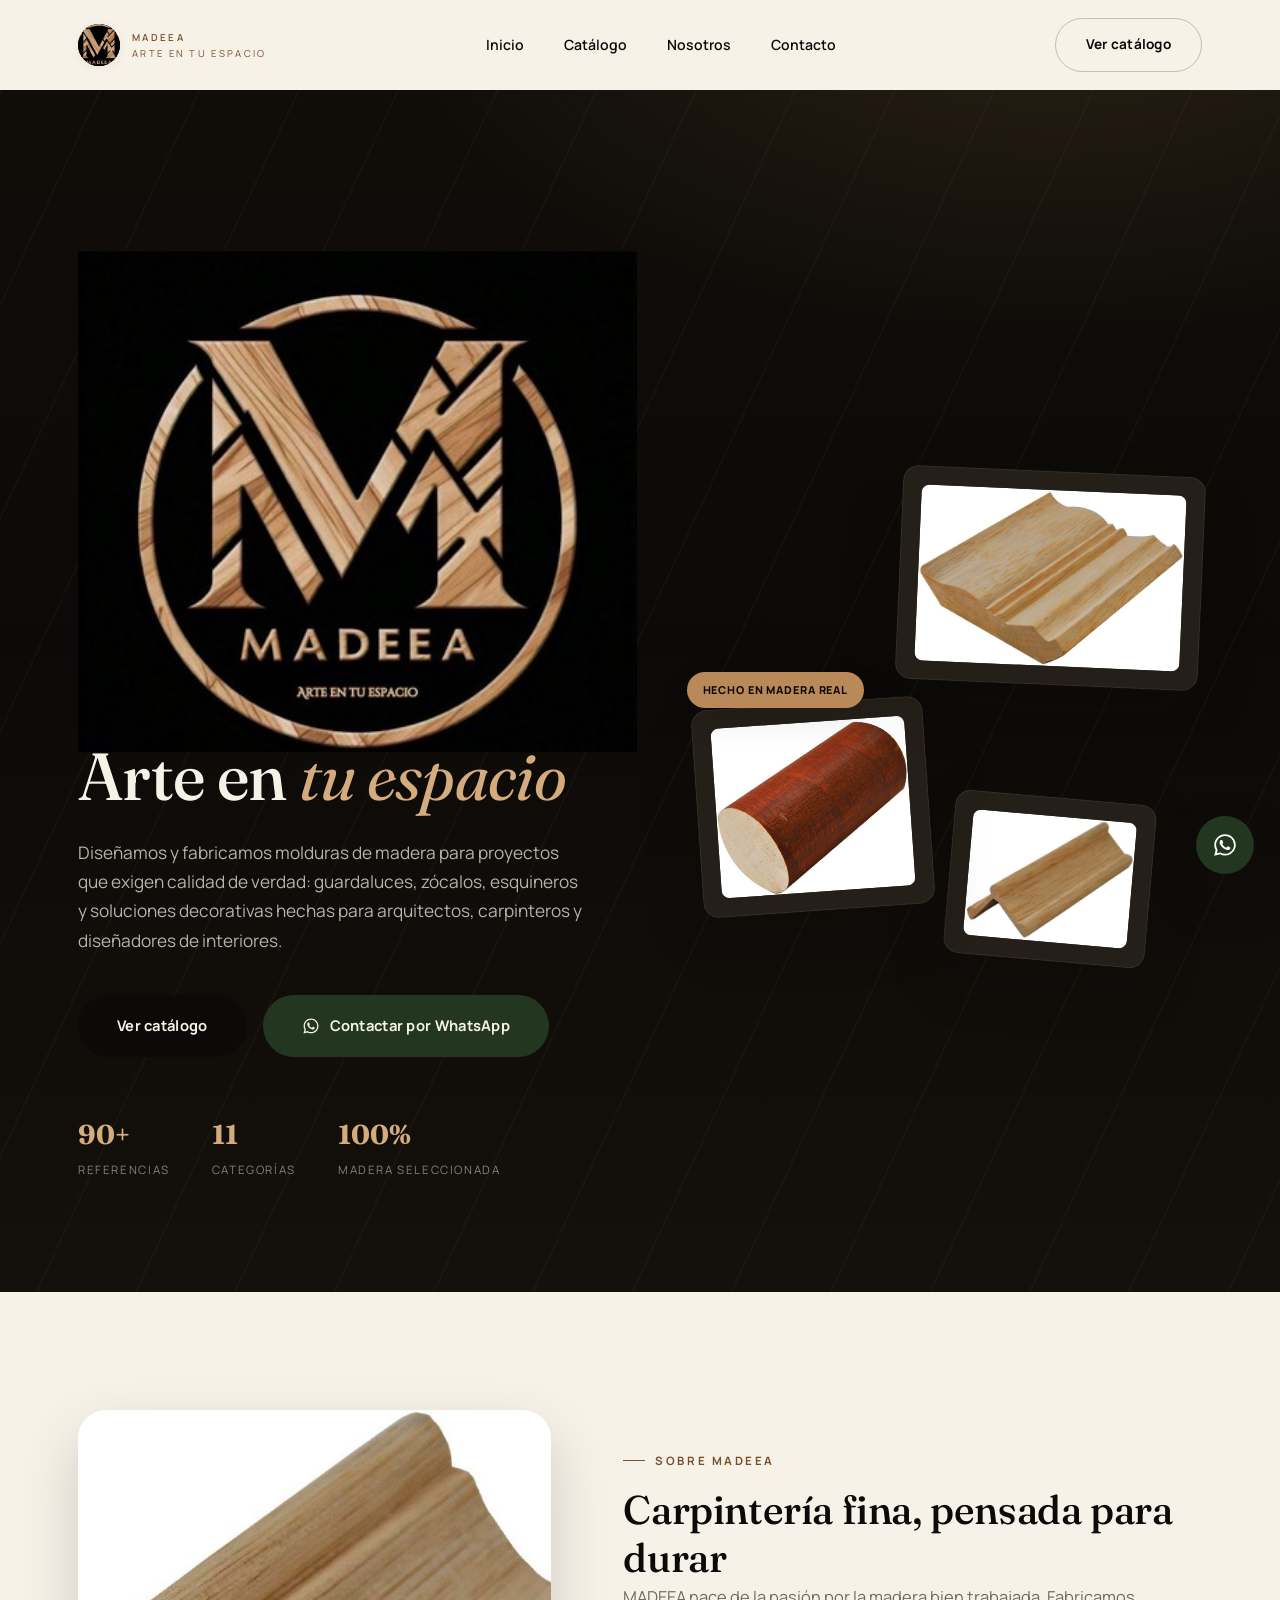
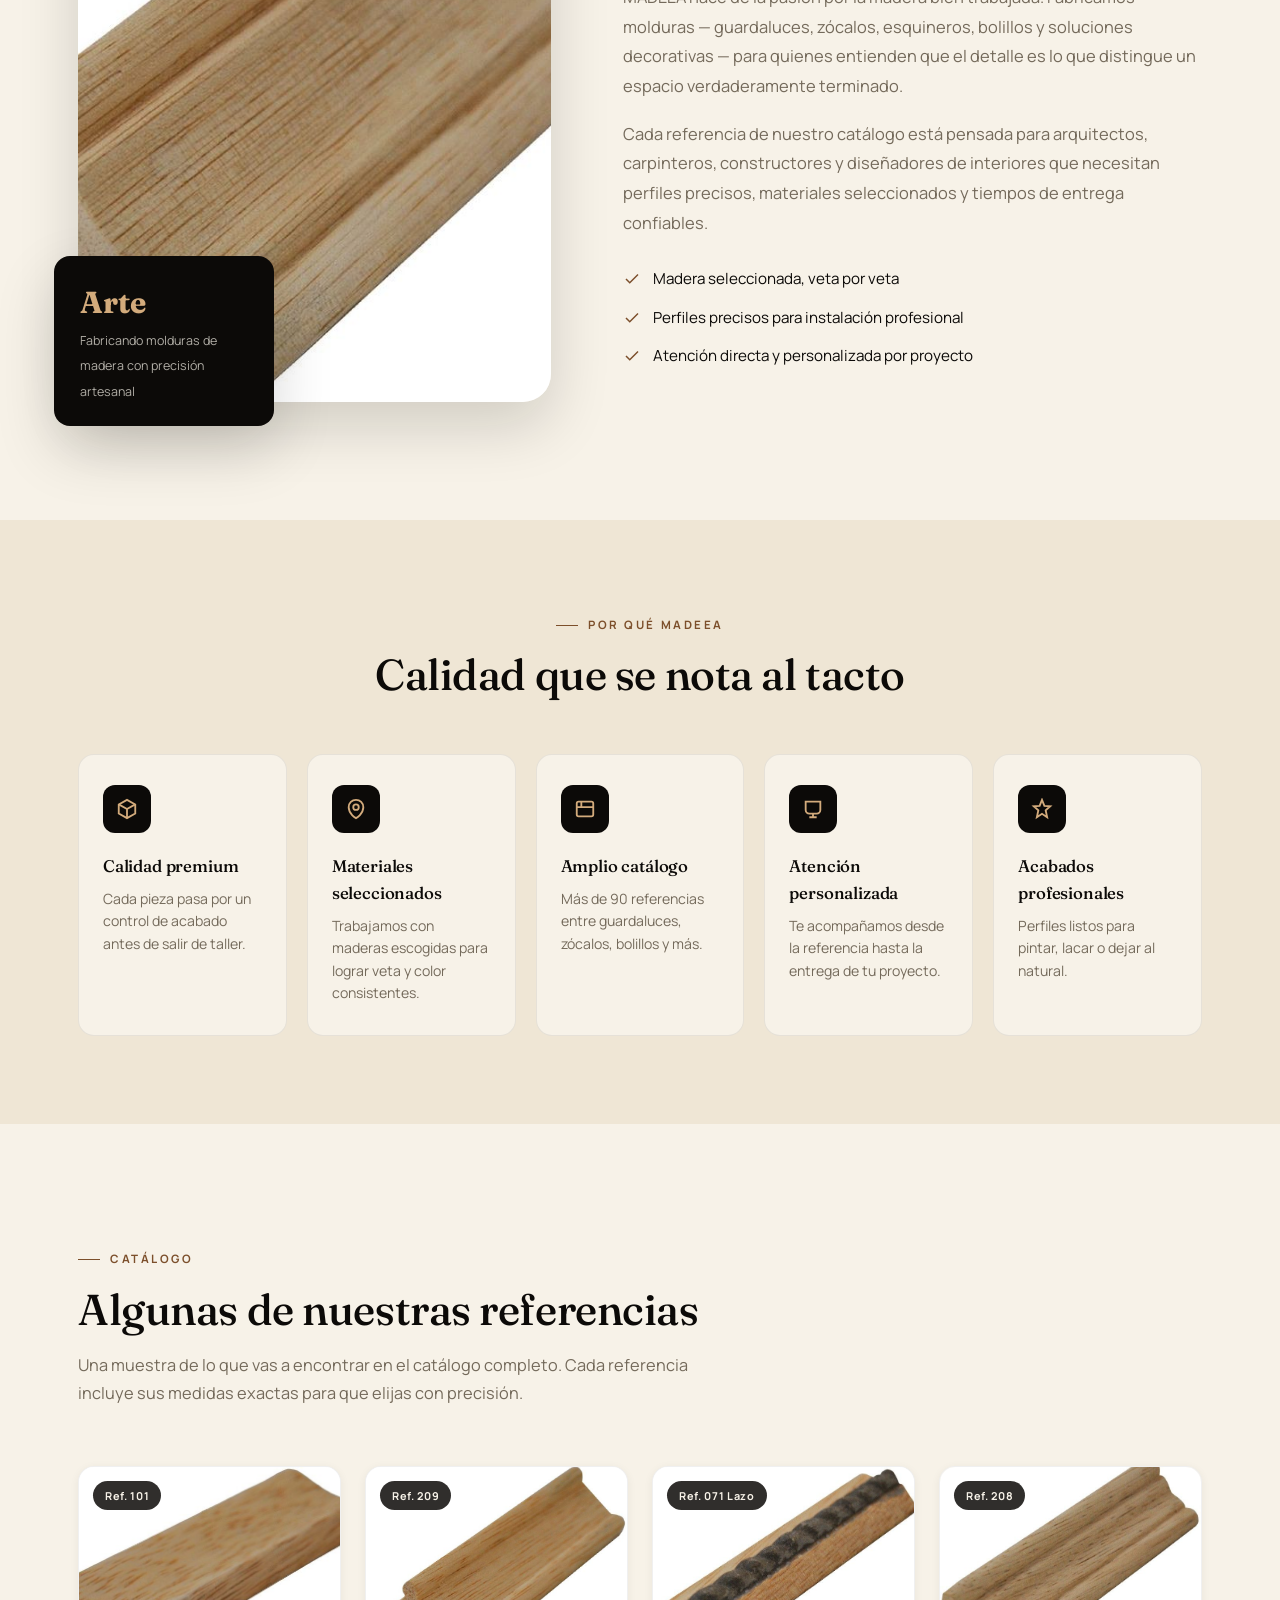
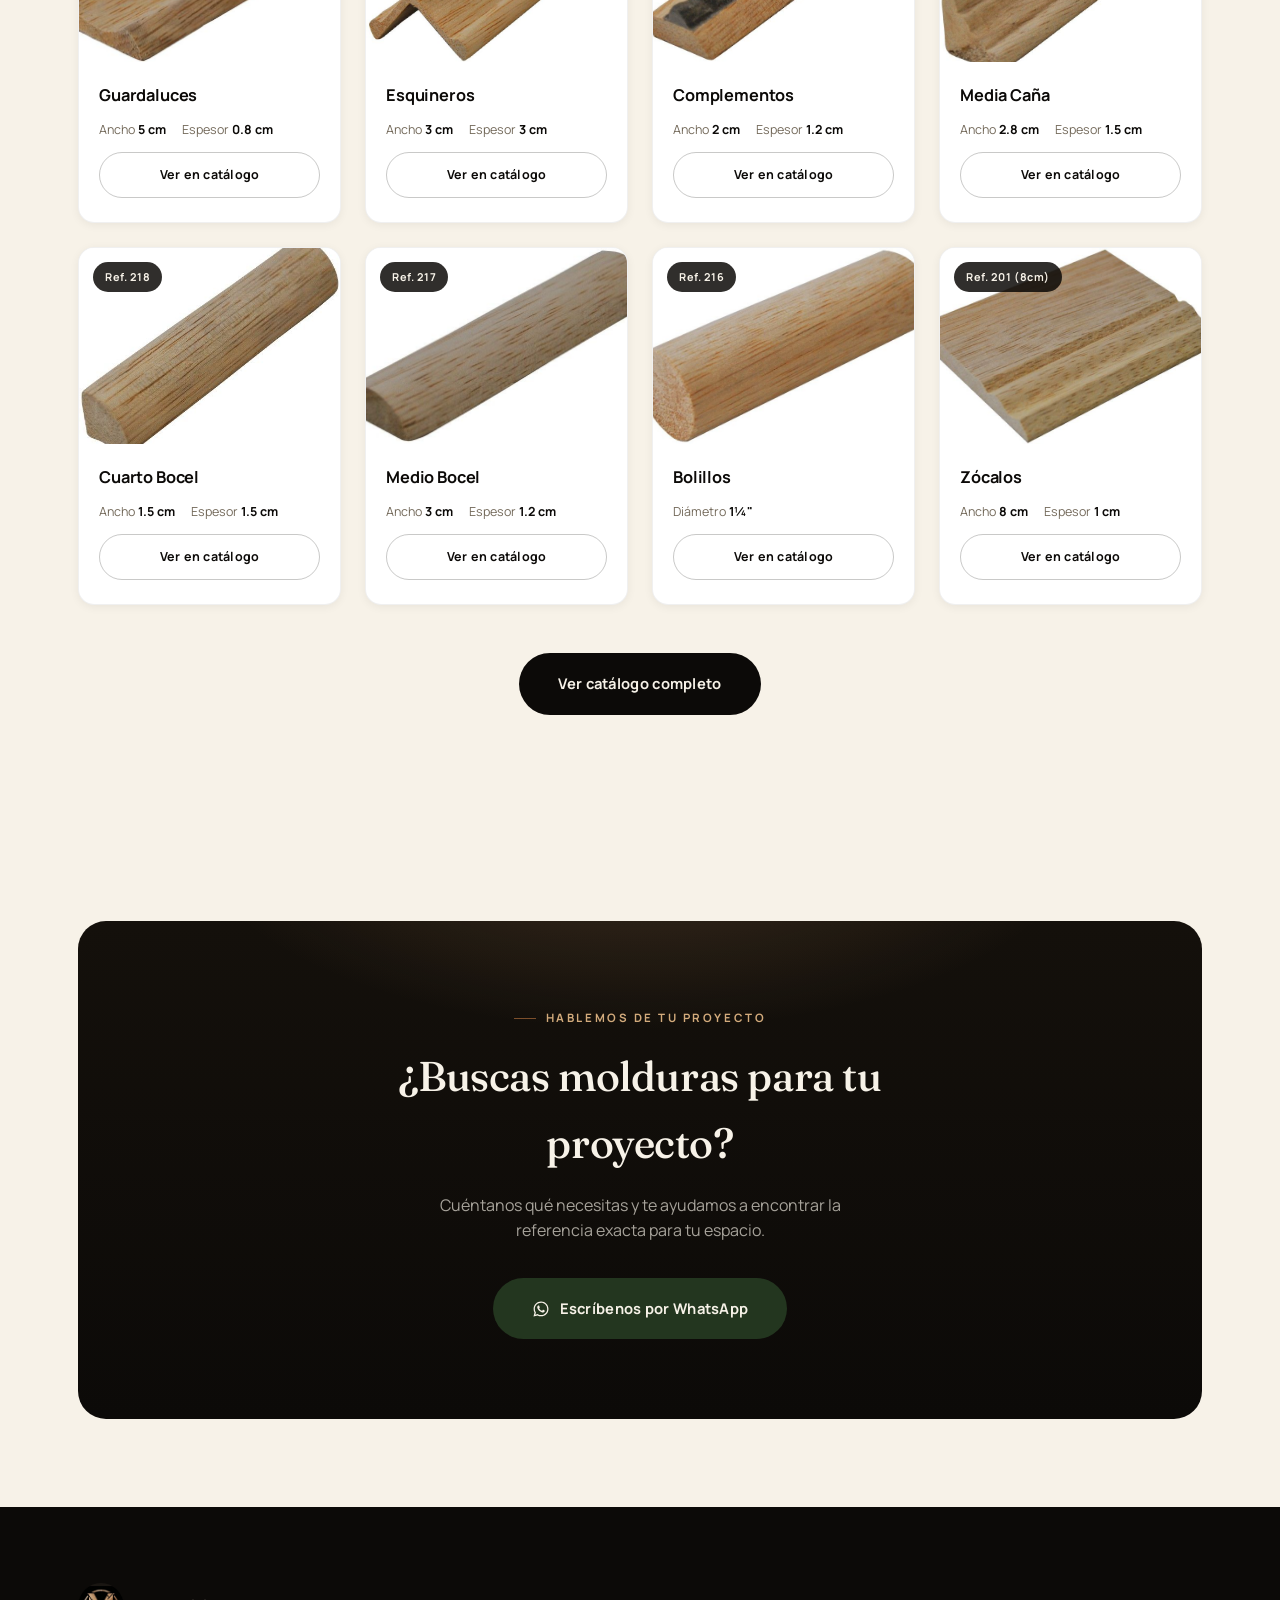
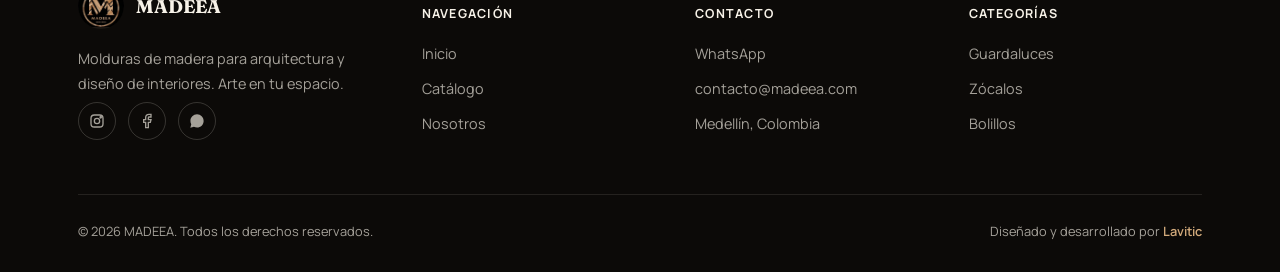
==== index.html @ 99542c38 "Primer commit - Landing Madeea" ====
<!DOCTYPE html>
<html lang="es">
<head>
<meta charset="UTF-8">
<meta name="viewport" content="width=device-width, initial-scale=1.0">
<title>MADEEA — Arte en tu espacio | Molduras de madera en Medellín</title>
<meta name="description" content="MADEEA fabrica molduras de madera de alta calidad para arquitectura y diseño de interiores: guardaluces, zócalos, esquineros, bolillos y más. Catálogo completo y atención personalizada en Medellín.">
<link rel="icon" href="assets/logo-crop.jpg">
<link rel="stylesheet" href="css/styles.css">
</head>
<body>

<!-- ============================= NAVBAR ============================= -->
<header class="navbar">
  <div class="container">
    <a href="index.html" class="nav-brand">
      <span class="logo-chip"><img src="assets/logo-crop.jpg" alt="Logo MADEEA"></span>
      <span>
        <strong>MADEEA</strong>
        <span>Arte en tu espacio</span>
      </span>
    </a>
    <nav class="nav-links" aria-label="Navegación principal">
      <a href="index.html">Inicio</a>
      <a href="select.html">Catálogo</a>
      <a href="index.html#nosotros">Nosotros</a>
      <a href="index.html#contacto">Contacto</a>
    </nav>
    <div class="nav-actions">
      <a href="select.html" class="btn btn-ghost">Ver catálogo</a>
      <button class="hamburger" aria-label="Abrir menú" aria-expanded="false">
        <span></span><span></span><span></span>
      </button>
    </div>
  </div>
</header>

<div class="mobile-menu">
  <a href="index.html">Inicio</a>
  <a href="select.html">Catálogo</a>
  <a href="index.html#nosotros">Nosotros</a>
  <a href="index.html#contacto">Contacto</a>
  <a class="btn btn-primary" data-wa-generic href="#">Contactar por WhatsApp</a>
</div>

<!-- ============================= HERO ============================= -->
<section class="hero">
  <div class="container hero-grid">
    <div>
      <span class="hero-logo"><img src="assets/logo-crop.jpg" alt="MADEEA"></span>
      <h1>Arte en <em>tu espacio</em></h1>
      <p class="lead">Diseñamos y fabricamos molduras de madera para proyectos que exigen calidad de verdad: guardaluces, zócalos, esquineros y soluciones decorativas hechas para arquitectos, carpinteros y diseñadores de interiores.</p>
      <div class="hero-actions">
        <a href="select.html" class="btn btn-primary btn-lg">Ver catálogo</a>
        <a data-wa-generic href="#" class="btn btn-whatsapp btn-lg">
          <svg viewBox="0 0 24 24" fill="currentColor" aria-hidden="true"><path d="M12.04 2C6.58 2 2.13 6.45 2.13 11.91c0 1.75.46 3.39 1.26 4.81L2 22l5.42-1.42a9.9 9.9 0 0 0 4.62 1.18h.01c5.46 0 9.9-4.45 9.9-9.91C21.96 6.45 17.51 2 12.05 2Zm0 18.13h-.01a8.2 8.2 0 0 1-4.18-1.14l-.3-.18-3.12.82.83-3.04-.2-.31a8.2 8.2 0 0 1-1.26-4.37c0-4.53 3.7-8.22 8.24-8.22 2.2 0 4.27.86 5.83 2.42a8.17 8.17 0 0 1 2.41 5.82c0 4.53-3.7 8.2-8.24 8.2Zm4.52-6.16c-.25-.12-1.47-.72-1.7-.81-.23-.08-.4-.12-.56.13-.17.25-.65.81-.79.97-.15.17-.29.19-.54.06-.25-.12-1.04-.38-1.98-1.22-.73-.65-1.23-1.46-1.37-1.71-.15-.25-.02-.38.11-.51.11-.11.25-.29.37-.44.12-.15.16-.25.24-.42.08-.17.04-.31-.02-.44-.06-.12-.56-1.35-.77-1.85-.2-.48-.4-.42-.56-.43h-.48c-.17 0-.44.06-.67.31-.23.25-.87.85-.87 2.08 0 1.22.89 2.4 1.01 2.57.12.17 1.75 2.67 4.24 3.74.59.26 1.05.41 1.41.52.59.19 1.13.16 1.56.1.48-.07 1.47-.6 1.68-1.18.21-.58.21-1.07.15-1.18-.06-.1-.23-.17-.48-.29Z"/></svg>
          Contactar por WhatsApp
        </a>
      </div>
      <div class="hero-meta">
        <div><strong>90+</strong><span>Referencias</span></div>
        <div><strong>11</strong><span>Categorías</span></div>
        <div><strong>100%</strong><span>Madera seleccionada</span></div>
      </div>
    </div>

    <div class="hero-showcase" aria-hidden="true">
      <span class="showcase-tag">Hecho en madera real</span>
      <div class="showcase-card c1">
        <img src="assets/molduras/402-cenefa.jpg" alt="">
      </div>
      <div class="showcase-card c2">
        <img src="assets/molduras/501.jpg" alt="">
      </div>
      <div class="showcase-card c3">
        <img src="assets/molduras/209.jpg" alt="">
      </div>
    </div>
  </div>
</section>

<!-- ============================= SOBRE NOSOTROS ============================= -->
<section class="section" id="nosotros">
  <div class="container about">
    <div class="about-visual reveal">
      <div class="frame">
        <img src="assets/molduras/305.jpg" alt="Perfil de moldura MADEEA en madera natural">
      </div>
      <div class="badge">
        <strong>Arte</strong>
        <span>Fabricando molduras de madera con precisión artesanal</span>
      </div>
    </div>
    <div class="about-body reveal">
      <span class="eyebrow">Sobre MADEEA</span>
      <h2 style="margin-top:16px; font-size:clamp(1.9rem,3.2vw,2.5rem); line-height:1.2;">Carpintería fina, pensada para durar</h2>
      <p>MADEEA nace de la pasión por la madera bien trabajada. Fabricamos molduras — guardaluces, zócalos, esquineros, bolillos y soluciones decorativas — para quienes entienden que el detalle es lo que distingue un espacio verdaderamente terminado.</p>
      <p>Cada referencia de nuestro catálogo está pensada para arquitectos, carpinteros, constructores y diseñadores de interiores que necesitan perfiles precisos, materiales seleccionados y tiempos de entrega confiables.</p>
      <ul class="about-list">
        <li><svg viewBox="0 0 24 24" fill="none" stroke="currentColor" stroke-width="2"><path d="M20 6 9 17l-5-5"/></svg> Madera seleccionada, veta por veta</li>
        <li><svg viewBox="0 0 24 24" fill="none" stroke="currentColor" stroke-width="2"><path d="M20 6 9 17l-5-5"/></svg> Perfiles precisos para instalación profesional</li>
        <li><svg viewBox="0 0 24 24" fill="none" stroke="currentColor" stroke-width="2"><path d="M20 6 9 17l-5-5"/></svg> Atención directa y personalizada por proyecto</li>
      </ul>
    </div>
  </div>
</section>

<!-- ============================= BENEFICIOS ============================= -->
<section class="section-tight section-beige">
  <div class="container">
    <div class="section-head center reveal" style="margin:0 auto 54px;">
      <span class="eyebrow" style="justify-content:center;">Por qué MADEEA</span>
      <h2>Calidad que se nota al tacto</h2>
    </div>
    <div class="benefits-grid">
      <div class="benefit-card reveal">
        <div class="benefit-icon"><svg viewBox="0 0 24 24" fill="none" stroke="currentColor" stroke-width="2"><path d="M12 2 3 7v10l9 5 9-5V7l-9-5Z"/><path d="M3 7l9 5 9-5"/><path d="M12 12v10"/></svg></div>
        <h3>Calidad premium</h3>
        <p>Cada pieza pasa por un control de acabado antes de salir de taller.</p>
      </div>
      <div class="benefit-card reveal">
        <div class="benefit-icon"><svg viewBox="0 0 24 24" fill="none" stroke="currentColor" stroke-width="2"><path d="M12 22s8-4.5 8-11.8C20 5.4 16.4 2 12 2S4 5.4 4 10.2C4 17.5 12 22 12 22Z"/><circle cx="12" cy="10" r="3"/></svg></div>
        <h3>Materiales seleccionados</h3>
        <p>Trabajamos con maderas escogidas para lograr veta y color consistentes.</p>
      </div>
      <div class="benefit-card reveal">
        <div class="benefit-icon"><svg viewBox="0 0 24 24" fill="none" stroke="currentColor" stroke-width="2"><rect x="3" y="4" width="18" height="16" rx="2"/><path d="M3 10h18M8 4v6"/></svg></div>
        <h3>Amplio catálogo</h3>
        <p>Más de 90 referencias entre guardaluces, zócalos, bolillos y más.</p>
      </div>
      <div class="benefit-card reveal">
        <div class="benefit-icon"><svg viewBox="0 0 24 24" fill="none" stroke="currentColor" stroke-width="2"><path d="M8 21h8M12 17v4M4 4h16v9a4 4 0 0 1-4 4H8a4 4 0 0 1-4-4V4Z"/></svg></div>
        <h3>Atención personalizada</h3>
        <p>Te acompañamos desde la referencia hasta la entrega de tu proyecto.</p>
      </div>
      <div class="benefit-card reveal">
        <div class="benefit-icon"><svg viewBox="0 0 24 24" fill="none" stroke="currentColor" stroke-width="2"><path d="m12 2 2.6 6.6L21 9l-5 4.4L17.6 21 12 17.3 6.4 21 8 13.4 3 9l6.4-.4Z"/></svg></div>
        <h3>Acabados profesionales</h3>
        <p>Perfiles listos para pintar, lacar o dejar al natural.</p>
      </div>
    </div>
  </div>
</section>

<!-- ============================= VISTA PREVIA CATÁLOGO ============================= -->
<section class="section" id="catalogo-preview">
  <div class="container">
    <div class="section-head reveal">
      <span class="eyebrow">Catálogo</span>
      <h2>Algunas de nuestras referencias</h2>
      <p>Una muestra de lo que vas a encontrar en el catálogo completo. Cada referencia incluye sus medidas exactas para que elijas con precisión.</p>
    </div>
    <div class="preview-grid" id="preview-grid"></div>
    <div class="preview-footer reveal">
      <a href="select.html" class="btn btn-primary btn-lg">Ver catálogo completo</a>
    </div>
  </div>
</section>

<!-- ============================= CTA ============================= -->
<section class="section-tight">
  <div class="container">
    <div class="cta reveal">
      <span class="eyebrow" style="justify-content:center; color: var(--wood-soft);">Hablemos de tu proyecto</span>
      <h2 style="margin-top:16px;">¿Buscas molduras para tu proyecto?</h2>
      <p>Cuéntanos qué necesitas y te ayudamos a encontrar la referencia exacta para tu espacio.</p>
      <a data-wa-generic href="#" class="btn btn-whatsapp btn-lg">
        <svg viewBox="0 0 24 24" fill="currentColor" aria-hidden="true"><path d="M12.04 2C6.58 2 2.13 6.45 2.13 11.91c0 1.75.46 3.39 1.26 4.81L2 22l5.42-1.42a9.9 9.9 0 0 0 4.62 1.18h.01c5.46 0 9.9-4.45 9.9-9.91C21.96 6.45 17.51 2 12.05 2Zm0 18.13h-.01a8.2 8.2 0 0 1-4.18-1.14l-.3-.18-3.12.82.83-3.04-.2-.31a8.2 8.2 0 0 1-1.26-4.37c0-4.53 3.7-8.22 8.24-8.22 2.2 0 4.27.86 5.83 2.42a8.17 8.17 0 0 1 2.41 5.82c0 4.53-3.7 8.2-8.24 8.2Zm4.52-6.16c-.25-.12-1.47-.72-1.7-.81-.23-.08-.4-.12-.56.13-.17.25-.65.81-.79.97-.15.17-.29.19-.54.06-.25-.12-1.04-.38-1.98-1.22-.73-.65-1.23-1.46-1.37-1.71-.15-.25-.02-.38.11-.51.11-.11.25-.29.37-.44.12-.15.16-.25.24-.42.08-.17.04-.31-.02-.44-.06-.12-.56-1.35-.77-1.85-.2-.48-.4-.42-.56-.43h-.48c-.17 0-.44.06-.67.31-.23.25-.87.85-.87 2.08 0 1.22.89 2.4 1.01 2.57.12.17 1.75 2.67 4.24 3.74.59.26 1.05.41 1.41.52.59.19 1.13.16 1.56.1.48-.07 1.47-.6 1.68-1.18.21-.58.21-1.07.15-1.18-.06-.1-.23-.17-.48-.29Z"/></svg>
        Escríbenos por WhatsApp
      </a>
    </div>
  </div>
</section>

<!-- ============================= FOOTER ============================= -->
<footer class="footer" id="contacto">
  <div class="container">
    <div class="footer-grid">
      <div>
        <div class="footer-brand">
          <span class="logo-chip"><img src="assets/logo-crop.jpg" alt="MADEEA"></span>
          <strong>MADEEA</strong>
        </div>
        <p style="font-size:0.9rem; line-height:1.7; max-width:34ch;">Molduras de madera para arquitectura y diseño de interiores. Arte en tu espacio.</p>
        <div class="footer-social">
          <a href="#" aria-label="Instagram"><svg viewBox="0 0 24 24" fill="none" stroke="currentColor" stroke-width="2"><rect x="3" y="3" width="18" height="18" rx="5"/><circle cx="12" cy="12" r="4"/><circle cx="17.5" cy="6.5" r="1"/></svg></a>
          <a href="#" aria-label="Facebook"><svg viewBox="0 0 24 24" fill="none" stroke="currentColor" stroke-width="2"><path d="M18 2h-3a5 5 0 0 0-5 5v3H7v4h3v8h4v-8h3l1-4h-4V7a1 1 0 0 1 1-1h3Z"/></svg></a>
          <a data-wa-generic href="#" aria-label="WhatsApp"><svg viewBox="0 0 24 24" fill="currentColor"><path d="M12.04 2C6.58 2 2.13 6.45 2.13 11.91c0 1.75.46 3.39 1.26 4.81L2 22l5.42-1.42a9.9 9.9 0 0 0 4.62 1.18h.01c5.46 0 9.9-4.45 9.9-9.91C21.96 6.45 17.51 2 12.05 2Z"/></svg></a>
        </div>
      </div>
      <div class="footer-col">
        <h5>Navegación</h5>
        <ul>
          <li><a href="index.html">Inicio</a></li>
          <li><a href="select.html">Catálogo</a></li>
          <li><a href="index.html#nosotros">Nosotros</a></li>
        </ul>
      </div>
      <div class="footer-col">
        <h5>Contacto</h5>
        <ul>
          <li><a data-wa-generic href="#">WhatsApp</a></li>
          <li><a href="mailto:contacto@madeea.com">contacto@madeea.com</a></li>
          <li>Medellín, Colombia</li>
        </ul>
      </div>
      <div class="footer-col">
        <h5>Categorías</h5>
        <ul>
          <li><a href="catalogoMolduras.html">Guardaluces</a></li>
          <li><a href="catalogoMolduras.html">Zócalos</a></li>
          <li><a href="catalogoMolduras.html">Bolillos</a></li>
        </ul>
      </div>
    </div>
    <div class="footer-bottom">
      <span>© 2026 MADEEA. Todos los derechos reservados.</span>
      <span>Diseñado y desarrollado por <a href="#">Lavitic</a></span>
    </div>
  </div>
</footer>

<a class="wa-float" data-wa-generic href="#" aria-label="Escríbenos por WhatsApp">
  <svg viewBox="0 0 24 24" fill="currentColor" aria-hidden="true"><path d="M12.04 2C6.58 2 2.13 6.45 2.13 11.91c0 1.75.46 3.39 1.26 4.81L2 22l5.42-1.42a9.9 9.9 0 0 0 4.62 1.18h.01c5.46 0 9.9-4.45 9.9-9.91C21.96 6.45 17.51 2 12.05 2Zm0 18.13h-.01a8.2 8.2 0 0 1-4.18-1.14l-.3-.18-3.12.82.83-3.04-.2-.31a8.2 8.2 0 0 1-1.26-4.37c0-4.53 3.7-8.22 8.24-8.22 2.2 0 4.27.86 5.83 2.42a8.17 8.17 0 0 1 2.41 5.82c0 4.53-3.7 8.2-8.24 8.2Zm4.52-6.16c-.25-.12-1.47-.72-1.7-.81-.23-.08-.4-.12-.56.13-.17.25-.65.81-.79.97-.15.17-.29.19-.54.06-.25-.12-1.04-.38-1.98-1.22-.73-.65-1.23-1.46-1.37-1.71-.15-.25-.02-.38.11-.51.11-.11.25-.29.37-.44.12-.15.16-.25.24-.42.08-.17.04-.31-.02-.44-.06-.12-.56-1.35-.77-1.85-.2-.48-.4-.42-.56-.43h-.48c-.17 0-.44.06-.67.31-.23.25-.87.85-.87 2.08 0 1.22.89 2.4 1.01 2.57.12.17 1.75 2.67 4.24 3.74.59.26 1.05.41 1.41.52.59.19 1.13.16 1.56.1.48-.07 1.47-.6 1.68-1.18.21-.58.21-1.07.15-1.18-.06-.1-.23-.17-.48-.29Z"/></svg>
</a>

<script src="js/productos.js"></script>
<script src="js/main.js"></script>
<script>
  // Vista previa del catálogo en el home: una referencia representativa por categoría
  (function () {
    const grid = document.getElementById("preview-grid");
    if (!grid || typeof productos === "undefined") return;

    const vistas = new Set();
    const destacados = [];
    for (const p of productos) {
      if (!vistas.has(p.categoria) && destacados.length < 8) {
        vistas.add(p.categoria);
        destacados.push(p);
      }
    }
    // completar hasta 8 si faltan
    for (const p of productos) {
      if (destacados.length >= 8) break;
      if (!destacados.includes(p)) destacados.push(p);
    }

    grid.innerHTML = destacados.map((p, i) => `
      <div class="product-card reveal" style="--i:${i}">
        <div class="product-photo">
          <span class="product-ref">Ref. ${p.ref}</span>
          <img data-src="${p.imagen}" alt="Moldura MADEEA referencia ${p.ref}, categoría ${p.categoria}" loading="lazy">
        </div>
        <div class="product-info">
          <h4>${p.categoria}</h4>
          <div class="product-dims">
            ${p.diametro ? `<span>Diámetro <strong>${p.diametro}</strong></span>` : `<span>Ancho <strong>${p.ancho}</strong></span><span>Espesor <strong>${p.espesor}</strong></span>`}
          </div>
          <a class="btn btn-ghost" href="catalogoMolduras.html">Ver en catálogo</a>
        </div>
      </div>
    `).join("");

    // re-observar reveals e imágenes lazy generadas dinámicamente
    grid.querySelectorAll(".reveal").forEach((el) => {
      if ("IntersectionObserver" in window) {
        const obs = new IntersectionObserver((entries, o) => {
          entries.forEach((entry) => {
            if (entry.isIntersecting) { entry.target.classList.add("is-visible"); o.unobserve(entry.target); }
          });
        }, { threshold: 0.15 });
        obs.observe(el);
      } else {
        el.classList.add("is-visible");
      }
    });
    grid.querySelectorAll("img[data-src]").forEach((img) => {
      if ("IntersectionObserver" in window) {
        const obs = new IntersectionObserver((entries, o) => {
          entries.forEach((entry) => {
            if (entry.isIntersecting) {
              entry.target.src = entry.target.dataset.src;
              entry.target.removeAttribute("data-src");
              o.unobserve(entry.target);
            }
          });
        }, { rootMargin: "200px 0px" });
        obs.observe(img);
      } else {
        img.src = img.dataset.src;
      }
    });
  })();
</script>
</body>
</html>
---- css/styles.css ----
/* ==========================================================================
   MADEEA — Arte en tu espacio
   Hoja de estilos principal
   ========================================================================== */

@import url('https://fonts.googleapis.com/css2?family=Fraunces:ital,opsz,wght@0,9..144,300;0,9..144,400;0,9..144,500;0,9..144,600;1,9..144,400;1,9..144,500&family=Manrope:wght@400;500;600;700;800&display=swap');

:root{
  /* Paleta extraída del logo MADEEA */
  --ink:        #0c0a08;   /* negro cálido, fondo principal oscuro */
  --charcoal:   #1a1612;   /* segundo plano oscuro / cards sobre negro */
  --charcoal-2: #241f18;
  --wood-deep:  #7c4f2b;   /* nogal */
  --wood:       #b9895a;   /* roble medio, acento primario */
  --wood-soft:  #d3ab7c;   /* roble claro */
  --wood-pale:  #e7cda6;   /* veta clara */
  --gold:       #cda86a;   /* dorado del texto "arte en tu espacio" */
  --cream:      #f7f2e8;   /* blanco roto, fondo principal claro */
  --beige:      #efe6d5;   /* segundo plano claro */
  --beige-2:    #e5d9c2;
  --stone:      #b6ab97;   /* texto atenuado / bordes */
  --stone-dark: #746a5b;
  --white:      #ffffff;

  --font-display: 'Fraunces', 'Georgia', serif;
  --font-body: 'Manrope', -apple-system, BlinkMacSystemFont, 'Segoe UI', sans-serif;

  --radius-sm: 8px;
  --radius-md: 16px;
  --radius-lg: 28px;

  --shadow-sm: 0 2px 10px rgba(12,10,8,0.06);
  --shadow-md: 0 12px 32px rgba(12,10,8,0.10);
  --shadow-lg: 0 24px 60px rgba(12,10,8,0.16);

  --ease: cubic-bezier(.22,.61,.36,1);
  --container: 1180px;
}

*, *::before, *::after{ box-sizing: border-box; }
html{ scroll-behavior: smooth; }
body{
  margin:0;
  background: var(--cream);
  color: var(--ink);
  font-family: var(--font-body);
  font-size: 16px;
  line-height: 1.6;
  -webkit-font-smoothing: antialiased;
  overflow-x: hidden;
}
img{ max-width:100%; display:block; }
a{ color:inherit; text-decoration:none; }
ul{ list-style:none; margin:0; padding:0; }
button{ font-family:inherit; cursor:pointer; }
h1,h2,h3,h4{ font-family: var(--font-display); margin:0; font-weight:500; letter-spacing:-0.01em; }
p{ margin:0; }

@media (prefers-reduced-motion: reduce){
  html{ scroll-behavior:auto; }
  *{ animation-duration:0.001ms !important; transition-duration:0.001ms !important; }
}

:focus-visible{
  outline: 2px solid var(--wood);
  outline-offset: 3px;
  border-radius: 4px;
}

.container{
  width:100%;
  max-width: var(--container);
  margin: 0 auto;
  padding: 0 28px;
}

.eyebrow{
  display:inline-flex;
  align-items:center;
  gap:10px;
  font-size: 0.72rem;
  letter-spacing: 0.22em;
  text-transform: uppercase;
  color: var(--wood-deep);
  font-weight: 700;
}
.eyebrow::before{
  content:'';
  width: 22px; height: 1px;
  background: var(--wood-deep);
}

/* ============ Divisor "perfil de moldura" — elemento firma ============ */
.profile-divider{
  width: 100%;
  height: 22px;
  display:block;
  margin: 0 auto;
}
.profile-divider path{
  fill:none;
  stroke: var(--wood);
  stroke-width: 1.6;
  opacity:.55;
}

/* ============================= NAVBAR ============================= */
.navbar{
  position: sticky;
  top:0;
  z-index: 100;
  width:100%;
  padding: 18px 0;
  background: transparent;
  transition: background .4s var(--ease), padding .35s var(--ease), box-shadow .4s var(--ease);
}
.navbar .container{
  display:flex;
  align-items:center;
  justify-content: space-between;
}
.navbar.scrolled{
  background: rgba(12,10,8,0.92);
  backdrop-filter: blur(10px);
  padding: 10px 0;
  box-shadow: var(--shadow-md);
}
.nav-brand{
  display:flex;
  align-items:center;
  gap: 12px;
  font-family: var(--font-display);
  font-size: 1.15rem;
  color: var(--ink);
  letter-spacing: 0.02em;
}
.navbar.scrolled .nav-brand{ color: var(--cream); }
.nav-brand .logo-chip{
  width: 42px; height:42px;
  border-radius:50%;
  background: var(--ink);
  overflow:hidden;
  display:flex; align-items:center; justify-content:center;
  flex-shrink:0;
  box-shadow: var(--shadow-sm);
}
.nav-brand .logo-chip img{
  width: 145%; max-width:none;
  transform: translateY(2%);
}
.nav-brand strong{ font-weight:600; }
.nav-brand span{
  display:block;
  font-family: var(--font-body);
  font-size: 0.6rem;
  letter-spacing: 0.24em;
  text-transform: uppercase;
  color: var(--wood-deep);
  margin-top: 1px;
}
.navbar.scrolled .nav-brand span{ color: var(--wood-soft); }

.nav-links{
  display:flex;
  align-items:center;
  gap: 40px;
}
.nav-links a{
  font-size: 0.88rem;
  font-weight:600;
  color: var(--ink);
  position:relative;
  padding: 4px 0;
}
.navbar.scrolled .nav-links a{ color: var(--cream); }
.nav-links a::after{
  content:'';
  position:absolute; left:0; bottom:-2px;
  width:0; height:1.5px;
  background: currentColor;
  transition: width .3s var(--ease);
}
.nav-links a:hover::after, .nav-links a:focus-visible::after{ width:100%; }

.nav-actions{ display:flex; align-items:center; gap:16px; }

.hamburger{
  display:none;
  width: 42px; height:42px;
  border-radius:50%;
  border:1px solid rgba(12,10,8,0.15);
  background:transparent;
  position:relative;
  flex-shrink:0;
}
.navbar.scrolled .hamburger{ border-color: rgba(247,242,232,0.25); }
.hamburger span{
  position:absolute; left:50%; top:50%;
  width:18px; height:1.6px;
  background: var(--ink);
  transform: translate(-50%, -50%);
  transition: transform .3s var(--ease), opacity .3s var(--ease), background .3s;
}
.navbar.scrolled .hamburger span{ background: var(--cream); }
.hamburger span:nth-child(1){ margin-top:-6px; }
.hamburger span:nth-child(3){ margin-top:6px; }
.hamburger.open span:nth-child(1){ margin-top:0; transform: translate(-50%,-50%) rotate(45deg); }
.hamburger.open span:nth-child(2){ opacity:0; }
.hamburger.open span:nth-child(3){ margin-top:0; transform: translate(-50%,-50%) rotate(-45deg); }

.mobile-menu{
  position: fixed;
  inset: 0;
  background: var(--ink);
  z-index: 99;
  display:flex;
  flex-direction:column;
  align-items:center;
  justify-content:center;
  gap: 34px;
  transform: translateY(-100%);
  transition: transform .5s var(--ease);
}
.mobile-menu.open{ transform: translateY(0); }
.mobile-menu a{
  font-family: var(--font-display);
  font-size: 2rem;
  color: var(--cream);
}
.mobile-menu .btn{ margin-top: 10px; }

/* ============================= BUTTONS ============================= */
.btn{
  display:inline-flex;
  align-items:center;
  justify-content:center;
  gap: 10px;
  padding: 15px 30px;
  border-radius: 999px;
  font-size: 0.85rem;
  font-weight: 700;
  letter-spacing: 0.02em;
  border: 1px solid transparent;
  transition: transform .3s var(--ease), box-shadow .3s var(--ease), background .3s var(--ease), color .3s var(--ease), border-color .3s var(--ease);
  white-space: nowrap;
}
.btn-primary{
  background: var(--ink);
  color: var(--cream);
}
.btn-primary:hover{
  background: var(--wood-deep);
  transform: translateY(-2px);
  box-shadow: var(--shadow-md);
}
.btn-ghost{
  background: transparent;
  color: var(--ink);
  border-color: rgba(12,10,8,0.22);
}
.btn-ghost:hover{
  border-color: var(--ink);
  transform: translateY(-2px);
}
.navbar.scrolled .btn-ghost{ color:var(--cream); border-color: rgba(247,242,232,0.3); }
.navbar.scrolled .btn-ghost:hover{ border-color: var(--cream); }

.btn-whatsapp{
  background: #23361f;
  color: var(--cream);
}
.btn-whatsapp:hover{
  background: #16240f;
  transform: translateY(-2px);
  box-shadow: var(--shadow-md);
}
.btn-whatsapp svg{ width:18px; height:18px; flex-shrink:0; }

.btn-lg{ padding: 18px 38px; font-size: 0.92rem; }
.btn-outline-light{
  background: transparent;
  border-color: rgba(247,242,232,0.35);
  color: var(--cream);
}
.btn-outline-light:hover{
  border-color: var(--cream);
  transform: translateY(-2px);
}

/* ============================= HERO ============================= */
.hero{
  position:relative;
  padding: 150px 0 110px;
  background:
    radial-gradient(1100px 620px at 82% -10%, rgba(185,137,90,0.16), transparent 60%),
    linear-gradient(180deg, #100d09 0%, var(--ink) 46%, #14100b 100%);
  color: var(--cream);
  overflow:hidden;
}
.hero::before{
  content:'';
  position:absolute; inset:0;
  background-image: repeating-linear-gradient(115deg, rgba(255,255,255,0.025) 0 2px, transparent 2px 90px);
  pointer-events:none;
}
.hero-grid{
  display:grid;
  grid-template-columns: 1.05fr 0.95fr;
  gap: 60px;
  align-items:center;
  position:relative;
  z-index:2;
}
.hero-logo{
  width: 74px; height:74px;
  border-radius:50%;
  overflow:hidden;
  margin-bottom: 30px;
  box-shadow: 0 0 0 1px rgba(255,255,255,0.08), var(--shadow-lg);
}
.hero-logo img{ width:150%; transform: translateY(2%); }
.hero h1{
  font-size: clamp(2.6rem, 5.2vw, 4.4rem);
  line-height: 1.04;
  font-weight: 500;
  color: var(--cream);
  max-width: 12ch;
}
.hero h1 em{
  font-style: italic;
  font-weight: 400;
  color: var(--wood-soft);
}
.hero p.lead{
  margin-top: 26px;
  font-size: 1.08rem;
  color: rgba(247,242,232,0.72);
  max-width: 46ch;
  line-height:1.7;
}
.hero-actions{
  margin-top: 40px;
  display:flex;
  flex-wrap:wrap;
  gap: 16px;
}
.hero-meta{
  margin-top: 56px;
  display:flex;
  gap: 42px;
}
.hero-meta div strong{
  display:block;
  font-family: var(--font-display);
  font-size: 1.7rem;
  color: var(--wood-soft);
}
.hero-meta div span{
  font-size: 0.72rem;
  letter-spacing: 0.14em;
  text-transform: uppercase;
  color: rgba(247,242,232,0.5);
}

/* Composición visual del hero: piezas reales de moldura en exhibición */
.hero-showcase{
  position:relative;
  height: 480px;
}
.showcase-card{
  position:absolute;
  background: var(--charcoal-2);
  border: 1px solid rgba(255,255,255,0.07);
  border-radius: var(--radius-md);
  padding: 18px;
  box-shadow: var(--shadow-lg);
}
.showcase-card img{
  border-radius: calc(var(--radius-md) - 8px);
  width:100%;
}
.showcase-card.c1{ width: 60%; top: 0; right: 0; transform: rotate(2.5deg); z-index:3; }
.showcase-card.c2{ width: 46%; bottom: 40px; left: 0; transform: rotate(-4deg); z-index:2; }
.showcase-card.c3{ width: 40%; bottom: -10px; right: 10%; transform: rotate(5deg); z-index:1; }
.showcase-tag{
  position:absolute;
  top: 42%; left: -10px;
  background: var(--wood);
  color: var(--ink);
  font-size: 0.68rem;
  font-weight:800;
  letter-spacing:0.08em;
  text-transform:uppercase;
  padding: 9px 16px;
  border-radius: 999px;
  box-shadow: var(--shadow-md);
  z-index:4;
}

/* ============================= SECTIONS ============================= */
.section{ padding: 118px 0; }
.section-tight{ padding: 88px 0; }
.section-dark{ background: var(--ink); color: var(--cream); }
.section-beige{ background: var(--beige); }

.section-head{
  max-width: 640px;
  margin-bottom: 58px;
}
.section-head h2{
  margin-top: 16px;
  font-size: clamp(1.9rem, 3.4vw, 2.7rem);
  line-height: 1.15;
}
.section-head p{
  margin-top: 18px;
  color: var(--stone-dark);
  font-size: 1.02rem;
  line-height: 1.7;
}
.section-dark .section-head p{ color: rgba(247,242,232,0.65); }
.section-head.center{ margin-left:auto; margin-right:auto; text-align:center; }

/* ============ Sobre nosotros ============ */
.about{
  display:grid;
  grid-template-columns: 0.9fr 1.1fr;
  gap: 72px;
  align-items:center;
}
.about-visual{
  position:relative;
}
.about-visual .frame{
  border-radius: var(--radius-lg);
  overflow:hidden;
  box-shadow: var(--shadow-lg);
}
.about-visual .frame img{ width:100%; aspect-ratio: 4/5; object-fit:cover; }
.about-visual .badge{
  position:absolute;
  left: -24px; bottom: -24px;
  background: var(--ink);
  color: var(--cream);
  border-radius: var(--radius-md);
  padding: 22px 26px;
  box-shadow: var(--shadow-lg);
  max-width: 220px;
}
.about-visual .badge strong{
  display:block;
  font-family: var(--font-display);
  font-size: 1.9rem;
  color: var(--wood-soft);
}
.about-visual .badge span{
  font-size: 0.78rem;
  color: rgba(247,242,232,0.7);
  line-height:1.5;
}
.about-body p{
  color: var(--stone-dark);
  font-size: 1.03rem;
  line-height: 1.8;
  margin-bottom: 18px;
}
.about-list{
  margin-top: 30px;
  display:grid;
  gap: 14px;
}
.about-list li{
  display:flex;
  align-items:flex-start;
  gap: 12px;
  font-size: 0.95rem;
  color: var(--ink);
}
.about-list li svg{ flex-shrink:0; margin-top:3px; width:18px; height:18px; color: var(--wood-deep); }

/* ============ Beneficios ============ */
.benefits-grid{
  display:grid;
  grid-template-columns: repeat(5, 1fr);
  gap: 20px;
}
.benefit-card{
  background: var(--cream);
  border: 1px solid rgba(12,10,8,0.07);
  border-radius: var(--radius-md);
  padding: 30px 24px;
  transition: transform .35s var(--ease), box-shadow .35s var(--ease), border-color .35s;
}
.benefit-card:hover{
  transform: translateY(-6px);
  box-shadow: var(--shadow-md);
  border-color: transparent;
}
.benefit-icon{
  width: 48px; height:48px;
  border-radius: 12px;
  background: var(--ink);
  color: var(--wood-soft);
  display:flex; align-items:center; justify-content:center;
  margin-bottom: 20px;
}
.benefit-icon svg{ width:22px; height:22px; }
.benefit-card h3{ font-size: 1.05rem; margin-bottom:8px; }
.benefit-card p{ font-size: 0.88rem; color: var(--stone-dark); line-height:1.6; }

/* ============ Vista previa catálogo ============ */
.preview-grid{
  display:grid;
  grid-template-columns: repeat(4, 1fr);
  gap: 24px;
}
.product-card{
  background: var(--white);
  border-radius: var(--radius-md);
  overflow:hidden;
  border: 1px solid rgba(12,10,8,0.06);
  box-shadow: var(--shadow-sm);
  transition: transform .4s var(--ease), box-shadow .4s var(--ease);
  display:flex;
  flex-direction:column;
}
.product-card:hover{
  transform: translateY(-8px);
  box-shadow: var(--shadow-lg);
}
.product-photo{
  aspect-ratio: 4/3;
  background: var(--beige);
  overflow:hidden;
  position:relative;
}
.product-photo img{
  width:100%; height:100%; object-fit:cover;
  transition: transform .6s var(--ease);
}
.product-card:hover .product-photo img{ transform: scale(1.08); }
.product-ref{
  position:absolute; top:14px; left:14px;
  background: rgba(12,10,8,0.85);
  color: var(--cream);
  font-size: 0.68rem;
  font-weight:700;
  letter-spacing:0.06em;
  padding: 6px 12px;
  border-radius: 999px;
}
.product-info{
  padding: 20px 20px 24px;
  display:flex;
  flex-direction:column;
  gap: 12px;
  flex:1;
}
.product-info h4{
  font-size: 1.02rem;
  font-family: var(--font-body);
  font-weight:700;
}
.product-dims{
  display:flex;
  gap: 16px;
  font-size: 0.78rem;
  color: var(--stone-dark);
}
.product-dims span strong{ color: var(--ink); font-weight:700; }
.product-info .btn{
  margin-top: auto;
  width:100%;
  padding: 12px 20px;
  font-size: 0.78rem;
}

.preview-footer{
  margin-top: 48px;
  display:flex;
  justify-content:center;
}

/* ============ CTA ============ */
.cta{
  position:relative;
  border-radius: var(--radius-lg);
  overflow:hidden;
  padding: 80px 60px;
  text-align:center;
  background:
    radial-gradient(700px 320px at 50% -20%, rgba(185,137,90,0.25), transparent 65%),
    linear-gradient(180deg,#14100b,var(--ink));
  color: var(--cream);
}
.cta h2{
  font-size: clamp(1.8rem, 3.6vw, 2.6rem);
  max-width: 18ch;
  margin: 0 auto;
}
.cta p{
  margin-top: 16px;
  color: rgba(247,242,232,0.65);
  max-width: 46ch;
  margin-left:auto; margin-right:auto;
}
.cta .btn{ margin-top: 34px; }

/* ============================= FOOTER ============================= */
.footer{
  background: var(--ink);
  color: rgba(247,242,232,0.65);
  padding: 76px 0 30px;
}
.footer-grid{
  display:grid;
  grid-template-columns: 1.3fr 1fr 1fr 1fr;
  gap: 40px;
  padding-bottom: 54px;
  border-bottom: 1px solid rgba(247,242,232,0.1);
}
.footer-brand{ display:flex; align-items:center; gap:12px; margin-bottom: 18px; }
.footer-brand .logo-chip{
  width: 46px; height:46px; border-radius:50%;
  background: var(--charcoal); overflow:hidden;
  display:flex; align-items:center; justify-content:center;
}
.footer-brand .logo-chip img{ width:145%; }
.footer-brand strong{ font-family: var(--font-display); color: var(--cream); font-size: 1.15rem; }
.footer-col h5{
  color: var(--cream);
  font-size: 0.78rem;
  letter-spacing: 0.1em;
  text-transform: uppercase;
  margin-bottom: 18px;
}
.footer-col ul{ display:grid; gap: 12px; }
.footer-col a, .footer-col li{ font-size: 0.9rem; }
.footer-col a:hover{ color: var(--wood-soft); }
.footer-social{ display:flex; gap:12px; margin-top: 6px; }
.footer-social a{
  width: 38px; height:38px;
  border-radius:50%;
  border: 1px solid rgba(247,242,232,0.18);
  display:flex; align-items:center; justify-content:center;
  transition: border-color .3s, background .3s;
}
.footer-social a:hover{ border-color: var(--wood-soft); background: rgba(185,137,90,0.12); }
.footer-social svg{ width:16px; height:16px; }
.footer-bottom{
  padding-top: 26px;
  display:flex;
  justify-content:space-between;
  align-items:center;
  font-size: 0.8rem;
  flex-wrap:wrap;
  gap:12px;
}
.footer-bottom a{ font-weight:600; color: var(--wood-soft); }

/* ============================= WHATSAPP FLOAT ============================= */
.wa-float{
  position: fixed;
  bottom: 26px; right: 26px;
  width: 58px; height:58px;
  border-radius:50%;
  background:#23361f;
  color:#fff;
  display:flex; align-items:center; justify-content:center;
  box-shadow: var(--shadow-lg);
  z-index: 80;
  transition: transform .3s var(--ease);
}
.wa-float:hover{ transform: scale(1.08); }
.wa-float svg{ width:26px; height:26px; }

/* ============================= REVEAL ANIMATION ============================= */
.reveal{
  opacity:0;
  transform: translateY(28px);
  transition: opacity .8s var(--ease), transform .8s var(--ease);
}
.reveal.is-visible{ opacity:1; transform:none; }
.reveal-stagger.is-visible > *{ transition-delay: calc(var(--i, 0) * 90ms); }

/* ============================= RESPONSIVE ============================= */
@media (max-width: 1080px){
  .benefits-grid{ grid-template-columns: repeat(3,1fr); }
  .preview-grid{ grid-template-columns: repeat(2,1fr); }
  .footer-grid{ grid-template-columns: 1fr 1fr; }
}
@media (max-width: 900px){
  .nav-links{ display:none; }
  .hamburger{ display:block; }
  .hero-grid{ grid-template-columns: 1fr; }
  .hero-showcase{ height: 380px; margin-top: 20px; }
  .about{ grid-template-columns: 1fr; }
  .about-visual{ max-width: 420px; margin: 0 auto; }
}
@media (max-width: 640px){
  .container{ padding: 0 20px; }
  .section{ padding: 84px 0; }
  .hero{ padding: 128px 0 80px; }
  .benefits-grid{ grid-template-columns: 1fr 1fr; }
  .preview-grid{ grid-template-columns: 1fr 1fr; }
  .footer-grid{ grid-template-columns: 1fr; gap: 30px; }
  .cta{ padding: 56px 26px; }
  .about-visual .badge{ left:12px; bottom:-18px; padding:16px 18px; }
  .hero-meta{ gap:26px; flex-wrap:wrap; }
}
@media (max-width: 460px){
  .benefits-grid{ grid-template-columns: 1fr 1fr; }
  .preview-grid{ grid-template-columns: 1fr 1fr; }
  .showcase-card{ padding: 10px; }
}
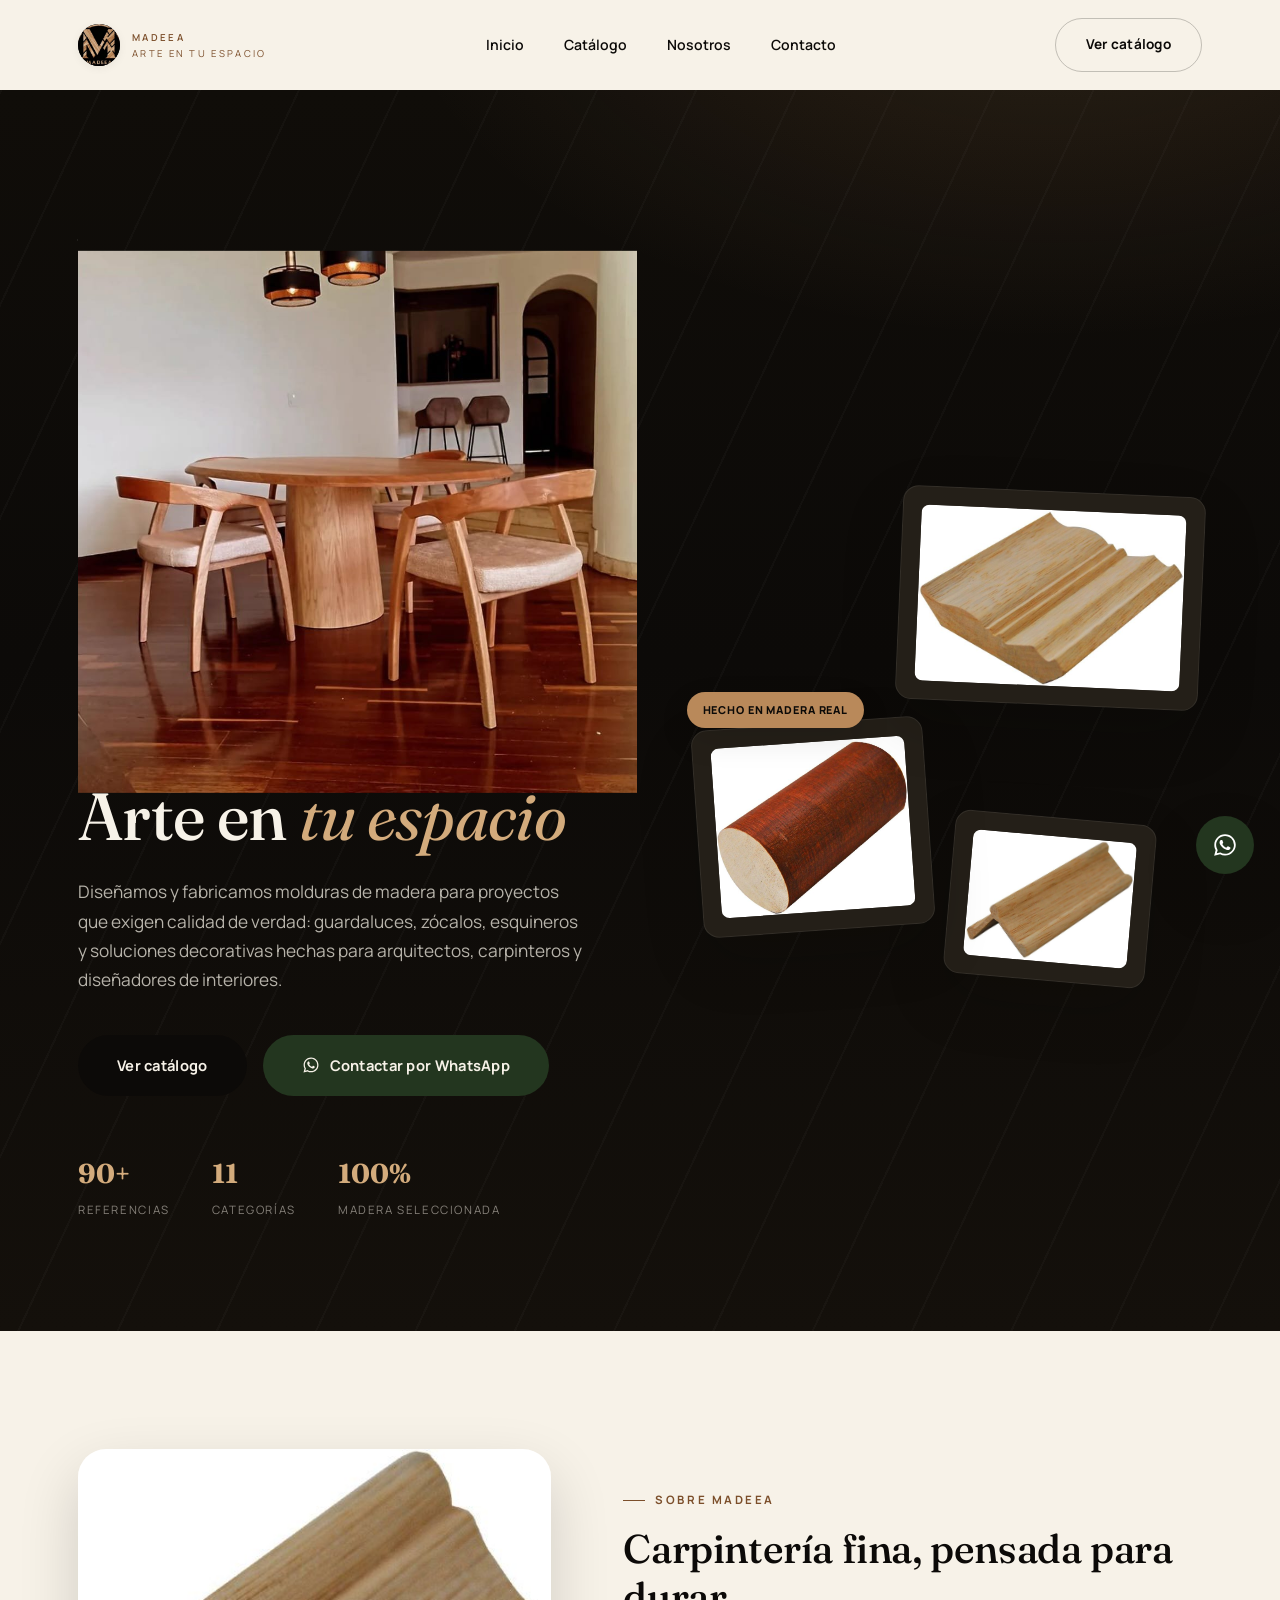
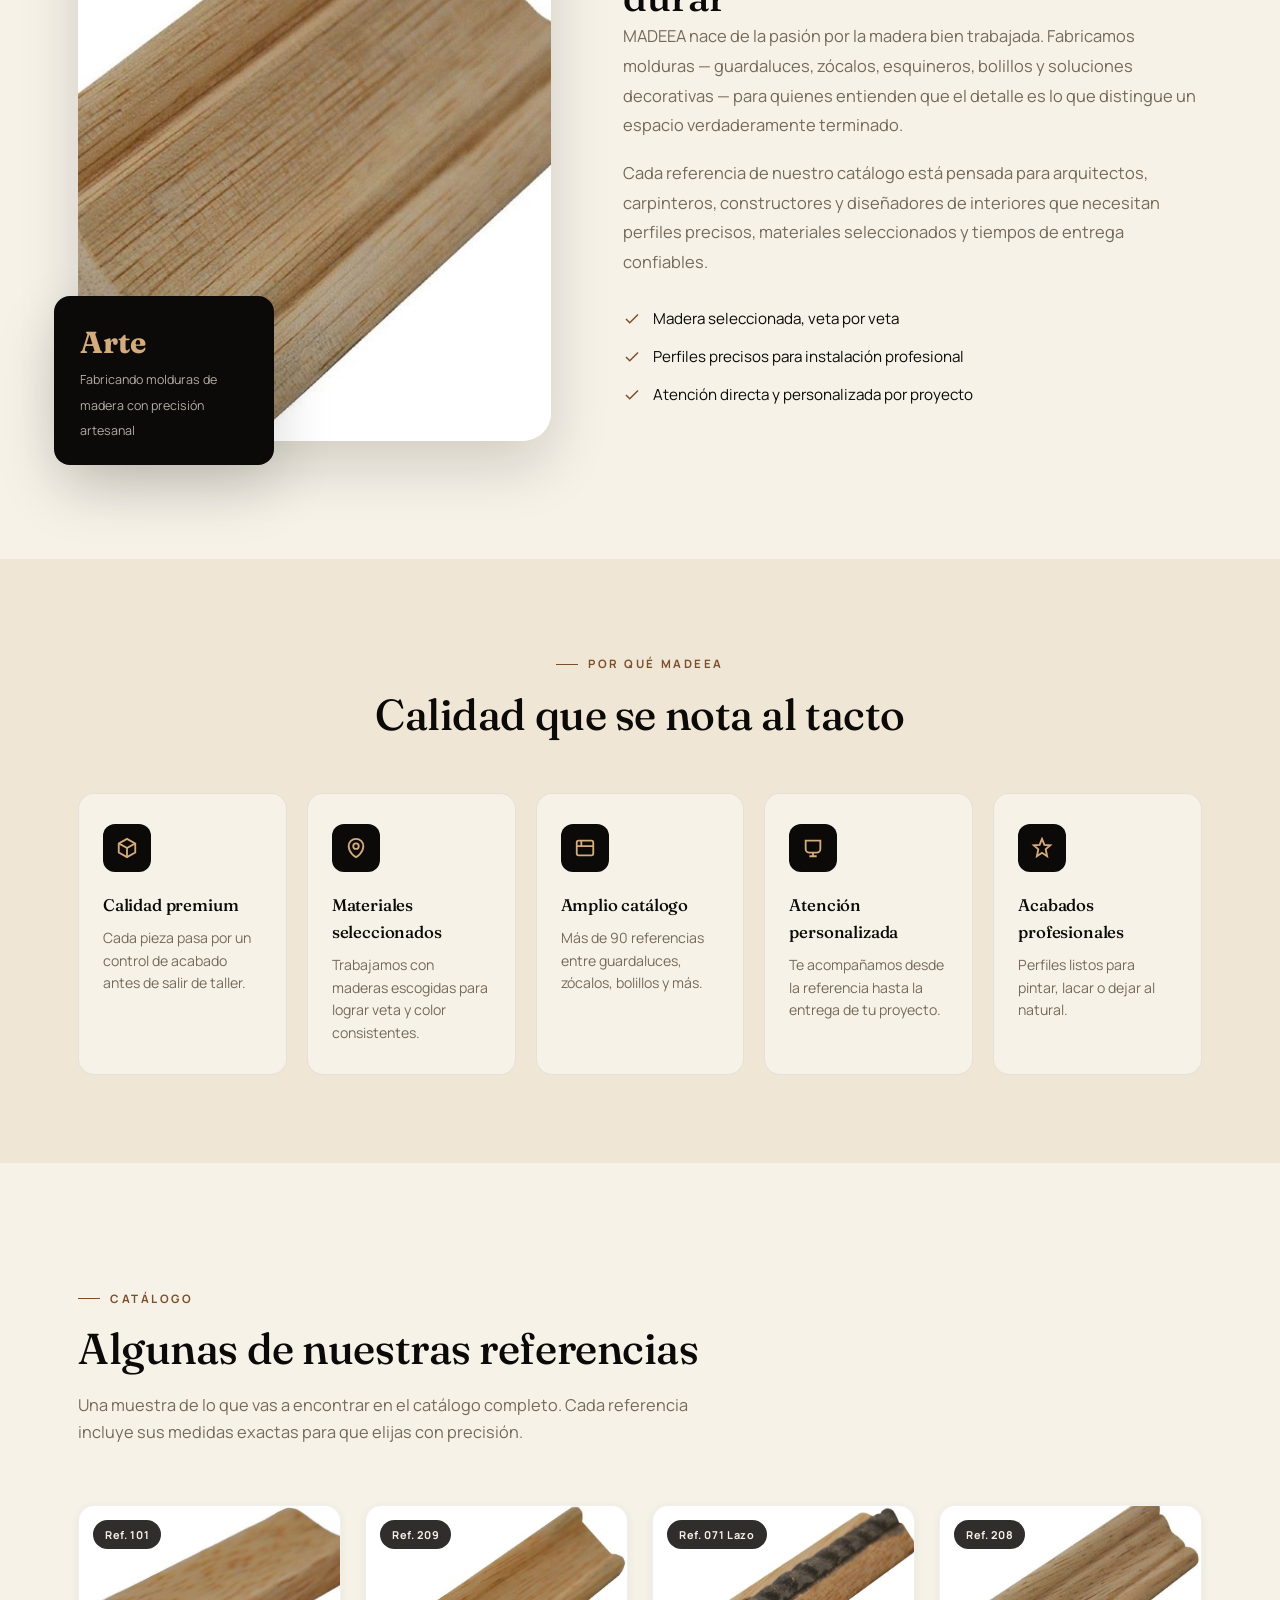
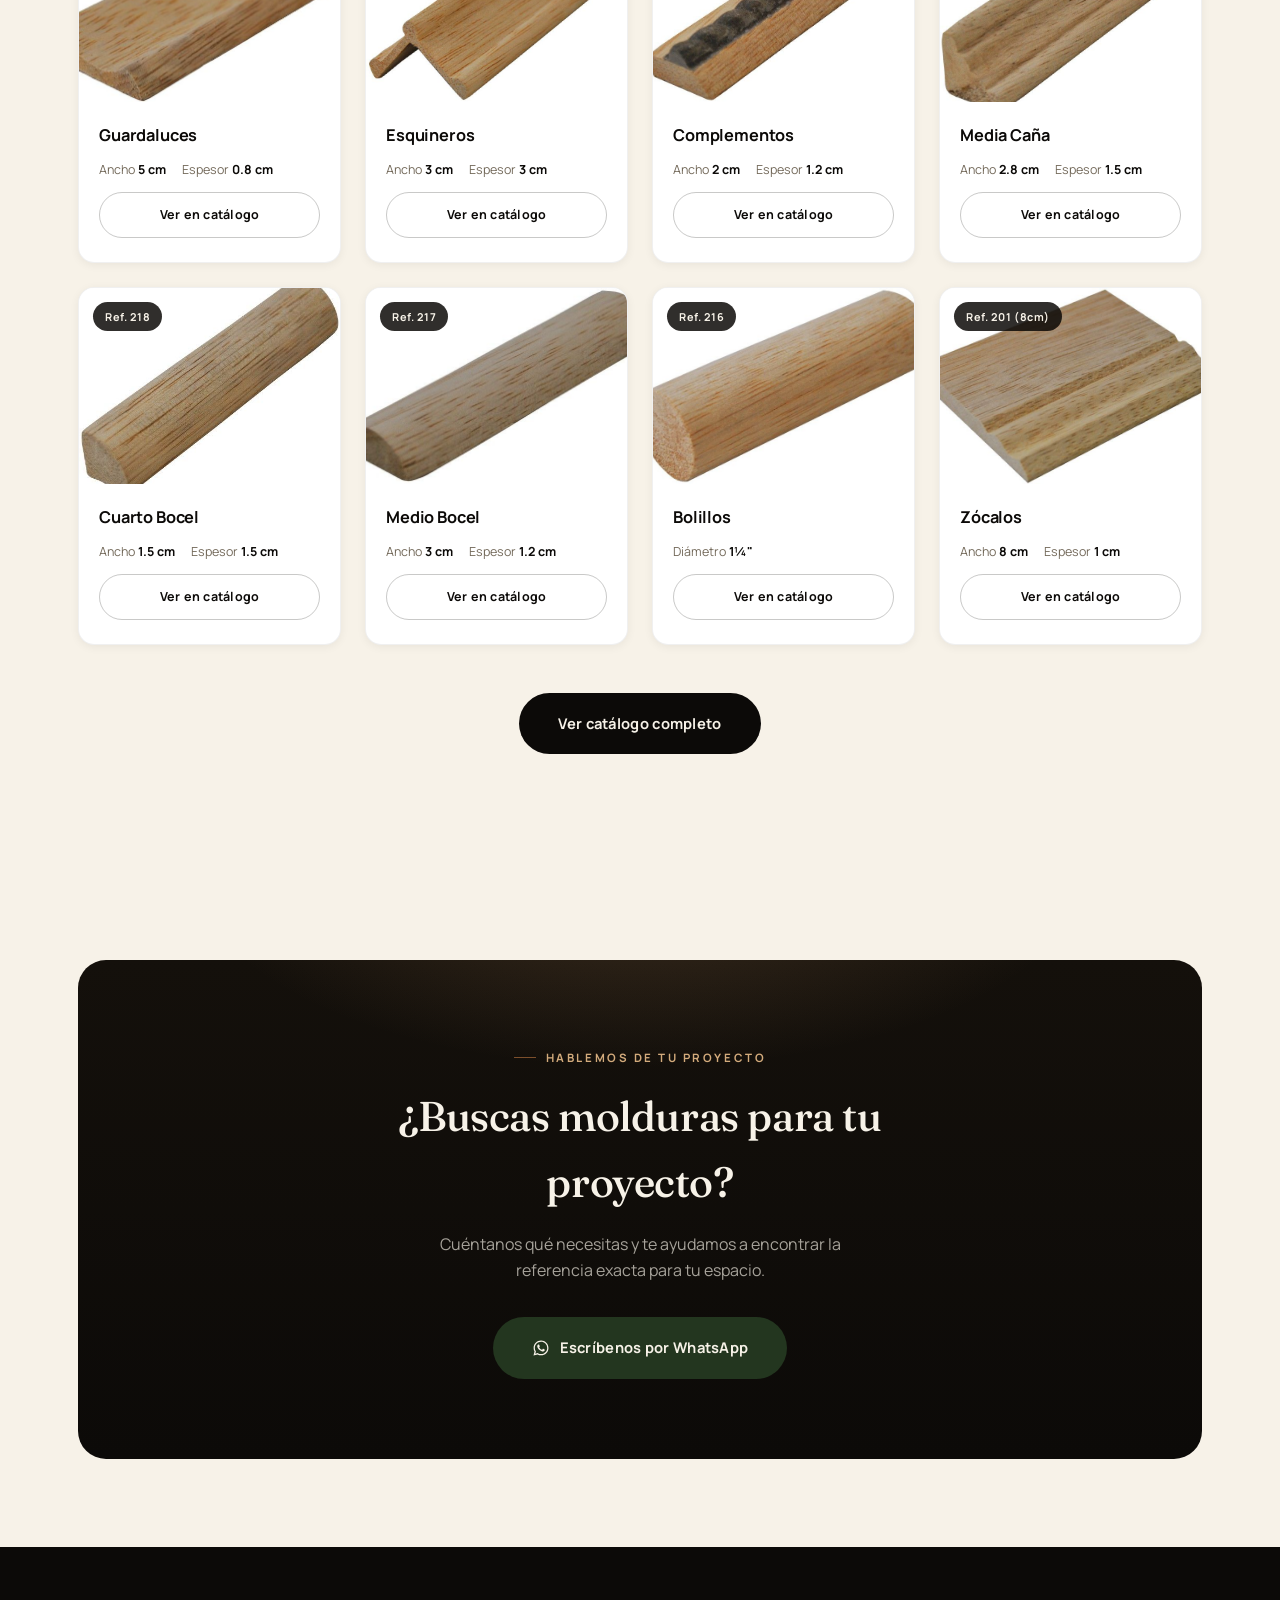
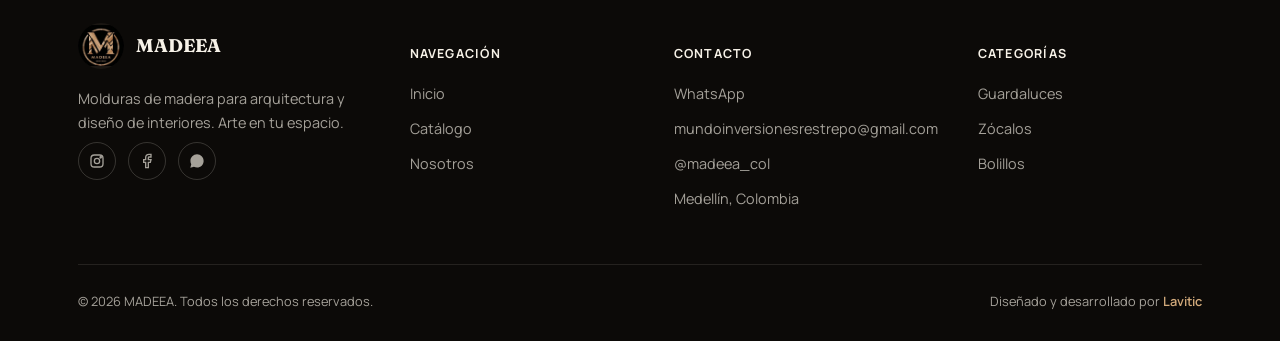
==== commit c59352e3: "Madeea - Segundo Commit" ====
--- a/index.html
+++ b/index.html
@@ -47,7 +47,7 @@
 <section class="hero">
   <div class="container hero-grid">
     <div>
-      <span class="hero-logo"><img src="assets/logo-crop.jpg" alt="MADEEA"></span>
+      <span class="hero-logo"><img src="assets/hero-comedor.jpg" alt="Comedor en madera con molduras MADEEA"></span>
       <h1>Arte en <em>tu espacio</em></h1>
       <p class="lead">Diseñamos y fabricamos molduras de madera para proyectos que exigen calidad de verdad: guardaluces, zócalos, esquineros y soluciones decorativas hechas para arquitectos, carpinteros y diseñadores de interiores.</p>
       <div class="hero-actions">
@@ -183,7 +183,7 @@
         </div>
         <p style="font-size:0.9rem; line-height:1.7; max-width:34ch;">Molduras de madera para arquitectura y diseño de interiores. Arte en tu espacio.</p>
         <div class="footer-social">
-          <a href="#" aria-label="Instagram"><svg viewBox="0 0 24 24" fill="none" stroke="currentColor" stroke-width="2"><rect x="3" y="3" width="18" height="18" rx="5"/><circle cx="12" cy="12" r="4"/><circle cx="17.5" cy="6.5" r="1"/></svg></a>
+          <a href="https://instagram.com/madeea_col" target="_blank" rel="noopener" aria-label="Instagram"><svg viewBox="0 0 24 24" fill="none" stroke="currentColor" stroke-width="2"><rect x="3" y="3" width="18" height="18" rx="5"/><circle cx="12" cy="12" r="4"/><circle cx="17.5" cy="6.5" r="1"/></svg></a>
           <a href="#" aria-label="Facebook"><svg viewBox="0 0 24 24" fill="none" stroke="currentColor" stroke-width="2"><path d="M18 2h-3a5 5 0 0 0-5 5v3H7v4h3v8h4v-8h3l1-4h-4V7a1 1 0 0 1 1-1h3Z"/></svg></a>
           <a data-wa-generic href="#" aria-label="WhatsApp"><svg viewBox="0 0 24 24" fill="currentColor"><path d="M12.04 2C6.58 2 2.13 6.45 2.13 11.91c0 1.75.46 3.39 1.26 4.81L2 22l5.42-1.42a9.9 9.9 0 0 0 4.62 1.18h.01c5.46 0 9.9-4.45 9.9-9.91C21.96 6.45 17.51 2 12.05 2Z"/></svg></a>
         </div>
@@ -200,7 +200,8 @@
         <h5>Contacto</h5>
         <ul>
           <li><a data-wa-generic href="#">WhatsApp</a></li>
-          <li><a href="mailto:contacto@madeea.com">contacto@madeea.com</a></li>
+          <li><a href="mailto:mundoinversionesrestrepo@gmail.com">mundoinversionesrestrepo@gmail.com</a></li>
+          <li><a href="https://instagram.com/madeea_col" target="_blank" rel="noopener">@madeea_col</a></li>
           <li>Medellín, Colombia</li>
         </ul>
       </div>
